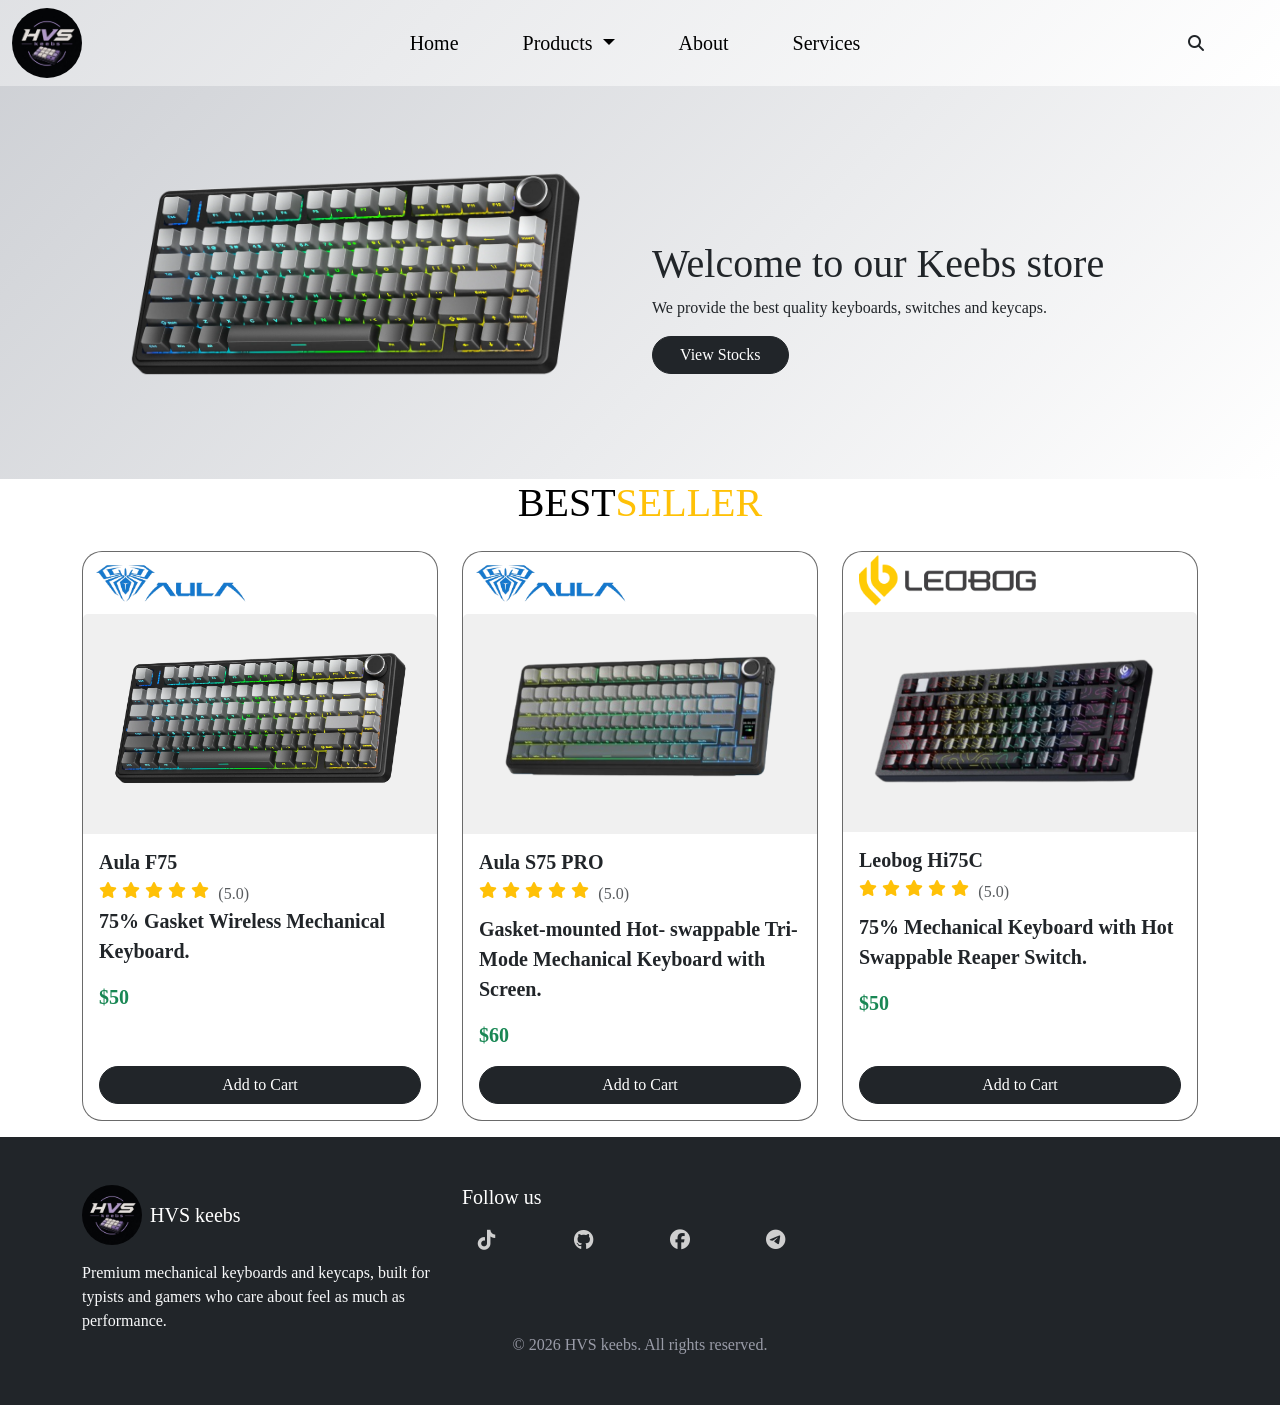
==== index.html @ 86f87ca0 "first commit" ====
<!DOCTYPE html>
<html lang="en">

<head>
  <meta charset="UTF-8">
  <meta name="viewport" content="width=device-width, initial-scale=1.0">
  <title>HVS keebs</title>
  <link rel="stylesheet" href="./Style.css">
  <link href="https://cdn.jsdelivr.net/npm/bootstrap@5.3.8/dist/css/bootstrap.min.css" rel="stylesheet"
    integrity="sha384-sRIl4kxILFvY47J16cr9ZwB07vP4J8+LH7qKQnuqkuIAvNWLzeN8tE5YBujZqJLB" crossorigin="anonymous">
  <script src="https://cdn.jsdelivr.net/npm/bootstrap@5.3.8/dist/js/bootstrap.bundle.min.js"
    integrity="sha384-FKyoEForCGlyvwx9Hj09JcYn3nv7wiPVlz7YYwJrWVcXK/BmnVDxM+D2scQbITxI"
    crossorigin="anonymous"></script>
  <link rel="stylesheet" href="https://cdnjs.cloudflare.com/ajax/libs/font-awesome/6.7.2/css/all.min.css">
</head>

<body class="w-100">
  <!-- Header -->
  <header>
    <!-- Navbar-->

    <nav class="navbar navbar-expand-lg">
      <div class="container-fluid">
        <img class="rounded-circle" src="./img/image.png">

        <button class="navbar-toggler" type="button" data-bs-toggle="collapse" data-bs-target="#navbarNavAltMarkup"
          aria-controls="navbarNavAltMarkup" aria-expanded="false" aria-label="Toggle navigation">
          <i class="fa-solid fa-bars"></i>
        </button>

        <div class="collapse navbar-collapse justify-content-center" id="navbarNavAltMarkup">
          <div class="navbar-nav gap-5 align-items-center">
            <a class="nav-link active" href="./index.html">Home</a>

            <div class="nav-item dropdown">
              <a class="nav-link active dropdown-toggle" href="./Products.html" role="button" data-bs-toggle="dropdown">
                Products
              </a>
              <ul class="dropdown-menu">
                <li><a class="dropdown-item" href="./Keyboard.html">Keyboards</a></li>
                <li><a class="dropdown-item" href="./Products.html#keycaps">Keycaps</a></li>
                <li><a class="dropdown-item" href="./Products.html#switches">Switches</a></li>
                <li><a class="dropdown-item" href="./Products.html#accessories">Accessories</a></li>
              </ul>
            </div>
            <a class="nav-link active" href="./AboutPage.html">About</a>
            <a class="nav-link active" href="./ContactPage.html">Services</a>
          </div>
        </div>
        <i class="fa-solid fa-magnifying-glass ms-auto d-none d-lg-block"></i>
      </div>
    </nav>
  </header>
 <!-- Hero section -->
<section class="hero-section position-relative d-flex w-100">
  <div class="container">
    <div class="row align-items-center">
      <div class="col-12 col-lg-6 img-wrapper">
        <a href="./Keyboard.html"><img class="w-100" src="./img/image copy.png" alt="Hero"></a>
      </div>
      <div class="col-12 col-lg-6 mt-5">
        <h1>Welcome to our Keebs store</h1>
        <p>We provide the best quality keyboards, switches and keycaps.</p>
        <a href="./Keyboard.html"><button class="btn btn-dark rounded-5 w-25">View Stocks</button></a> 
      </div>
    </div>
  </div>
</section>
  <!-- Top product section -->
  <section class="container ">
    <h1 class="text-black d-flex justify-content-center">BEST <span class="text-warning"> SELLER</span></h1>
    <div class="row g-4 py-3">
      <!-- Product1 -->
      <div class="col-12 col-md-6 col-lg-4">
        <div class="card h-100 product-card ">
          <img class="w-50 p-2" src="./img/image copy 12.png" alt="">
          <img src="./img/image copy.png" class="card-img-top" alt="Aula F75">
          <div class="card-body d-flex flex-column">
            <h5 class="card-title">Aula F75</h5>
            <div class="icon text-warning d-flex">
              <i class="fa-solid fa-star"></i>
              <i class="fa-solid fa-star"></i>
              <i class="fa-solid fa-star"></i>
              <i class="fa-solid fa-star"></i>
              <i class="fa-solid fa-star"></i>
              <span class="text-muted ms-1">(5.0)</span>
            </div>

            <P class="fw-bold fs-5">75% Gasket Wireless Mechanical Keyboard.</P>
            <p class="fw-bold fs-5 text-success">$50</p>
            <a href="#" class="btn btn-dark rounded-pill mt-auto">Add to Cart</a>
          </div>
        </div>
      </div>
      <!-- Product 2 -->
      <div class="col-12 col-md-6 col-lg-4">
        <div class="card h-100 product-card ">
           <img class="w-50 p-2" src="./img/image copy 12.png" alt="">
          <img src="./img/image copy 11.png" class="card-img-top" alt="">
          <div class="card-body d-flex flex-column">
            <h5 class="card-title">Aula S75 PRO</h5>
            <div class="icon d-flex text-warning mb-2">
              <i class="fa-solid fa-star"></i>
              <i class="fa-solid fa-star"></i>
              <i class="fa-solid fa-star"></i>
              <i class="fa-solid fa-star"></i>
              <i class="fa-solid fa-star"></i>
              <span class="text-muted ms-1">(5.0)</span>
            </div>
            <P class="fw-bold fs-5">Gasket-mounted Hot- swappable Tri-Mode Mechanical Keyboard with Screen.</P>
            <p class="fw-bold fs-5   text-success">$60</p>
            <a href="#" class="btn btn-dark rounded-pill mt-auto">Add to Cart</a>
          </div>
        </div>
      </div>
      <!-- Product 3 -->
      <div class=" col-12 col-md-6 col-lg-4">
        <div class="card h-100 product-card  ">
           <img class="w-50  ms-3" src="./img/image copy 13.png" alt="">
          <img src="./img/image copy 3.png" class="card-img-top" alt="Keyboard 3">
          <div class="card-body d-flex flex-column">
            <h5 class="card-title">Leobog Hi75C </h5>
            <div class="icon d-flex text-warning mb-2">
              <i class="fa-solid fa-star"></i>
              <i class="fa-solid fa-star"></i>
              <i class="fa-solid fa-star"></i>
              <i class="fa-solid fa-star"></i>
              <i class="fa-solid fa-star"></i>
              <span class="text-muted ms-1">(5.0)</span>
            </div>

            <P class="fw-bold fs-5">75% Mechanical Keyboard with Hot Swappable Reaper Switch.</P>
            <p class="fw-bold fs-5  text-success ">$50</p>
            <a href="#" class="btn btn-dark rounded-pill mt-auto">Add to Cart</a>
          </div>
        </div>
      </div>
    </div>

  </section>
  <!-- Footer -->
  <footer class="py-5 bg-dark w-100">
    <div class="container ">
      <div class="row gy-4">
        <div class="col-12 col-md-4 col-lg-4 col-sm-12">
          <div class="d-flex align-items-center gap-2 mb-3">
            <img class="rounded-circle footer-img" src="./img/image.png" alt="">
            <h5 class="text-white mb-0">HVS keebs</h5>
          </div>
          <p class="mb-0 text-light">Premium mechanical keyboards and keycaps, built for typists and gamers who care
            about feel as much as performance.</p>
        </div>


        <div class="col-12 col-md-4 col-lg-4 col-sm-12">
          <h5 class="text-white mb-3">Follow us</h5>
          <div class="d-flex gap-3 fs-5 footer-icon ms-3">
            <a href="https://www.tiktok.com/@hvskeebs02?_r=1&_t=ZS-97BNWiLBuLc" style="color:#cfcfcf;"><i
                class="fa-brands fa-tiktok"></i></a>
            <a href="https://github.com/HeanVanSak" style="color:#cfcfcf;"><i class="fa-brands fa-github"></i></a>
            <a href="https://www.facebook.com/share/1CpGgtJbuz/?mibextid=wwXIfr" style="color:#cfcfcf;"><i
                class="fa-brands fa-facebook"></i></a>
            <a href="https://t.me/vansak02" style="color:#cfcfcf;"><i class="fa-brands fa-telegram"></i></a>
          </div>
        </div>
      </div>
      <p class="text-center mb-0" style="color:#9a9ca8;">&copy; 2026 HVS keebs. All rights reserved.</p>
    </div>
  </footer>
</body>

</html>
---- Style.css ----
* {
    margin: 0;
    padding: 0;
    box-sizing: border-box;
    font-family:'Monserrat';
}
/* Header navbar */
nav {
    background: linear-gradient(135deg, #6b728036, #ffffff);
  }
.navbar-nav {
    width: auto; 
}
.navbar-collapse {
    padding: 0.5rem 1rem;
}
.navbar-nav {
    width: auto;
    overflow: visible;
}

.navbar-nav .nav-link {
    color: white;
    display: inline-block; 
    transition: transform 0.2s ease-out,color 0.2s ease-in ; 
    font-size: 20px;
}

.navbar-nav .nav-link:hover {
  transform: scale(1.15);
  transform-origin: center;
}
img {
    width: 70px;
    height: auto;
}
i{
    width: 80px;
}
.navbar-toggler {
    border: none;
    font-size: 1.em;
}
.navbar-toggler:focus {
    box-shadow: none;
}

/* list product */
.dropdown:hover .dropdown-menu {
  display: block;
  margin-top: 0;
}
.dropdown-menu {
  background: #1a1d29;
  border: 1px solid #2a2e40;
}
.dropdown-item {
  color: #cfcfcf;
}
.dropdown-item:hover {
  background: #2a2e40;
  color: #fff;
}

/* Hero sec */
.hero-section {
  width: 100%;
  height: auto;
  overflow: hidden;
  background: linear-gradient(135deg, #6b728053, #ffffff31);
}

.img-wrapper {
  perspective: 3000px;
}

.img-wrapper img {
  transition: transform 0.4s ease;
}
.img-wrapper img:hover {
  transform: translateZ(60px) scale(1.25);
  z-index: 1;
  position: relative;
}
.V{
  color: rgba(128, 0, 128, 0.42);
}

/* Card product */

.card.product-card {
  overflow: hidden;
  border: 1px solid rgba(0, 0, 0, 0.583);
  border-radius: 20px;
  transition: transform 0.25s ease, box-shadow 0.25s ease;

}
.product-card:hover {
  transform: translateY(-6px);
  box-shadow: 8px 8px 8px 8px rgba(0,0,0,0.2);
}

.card-img-top {
  height: 220px;
  object-fit: cover;
  width: 100%;
  background-color: rgba(128, 128, 128, 0.12);
}
.card-img-top-1{
  height: 220px;
  object-fit: cover;
  width: 100%;
}

.b{
   background-color: rgba(128, 128, 128, 0.12);
}

.card-title {
  font-size: 20px;
  font-weight: bold;
}

.icon{
  width: 150px;
}

/* footer */
.footer-img {
  width: 60px;
  height:100%;
}
.footer-icon a {
  width: auto;
  transition: transform 0.25s ;
}
.footer-icon a:hover {
  transform: scale(1.15);
  transform-origin: center;
}
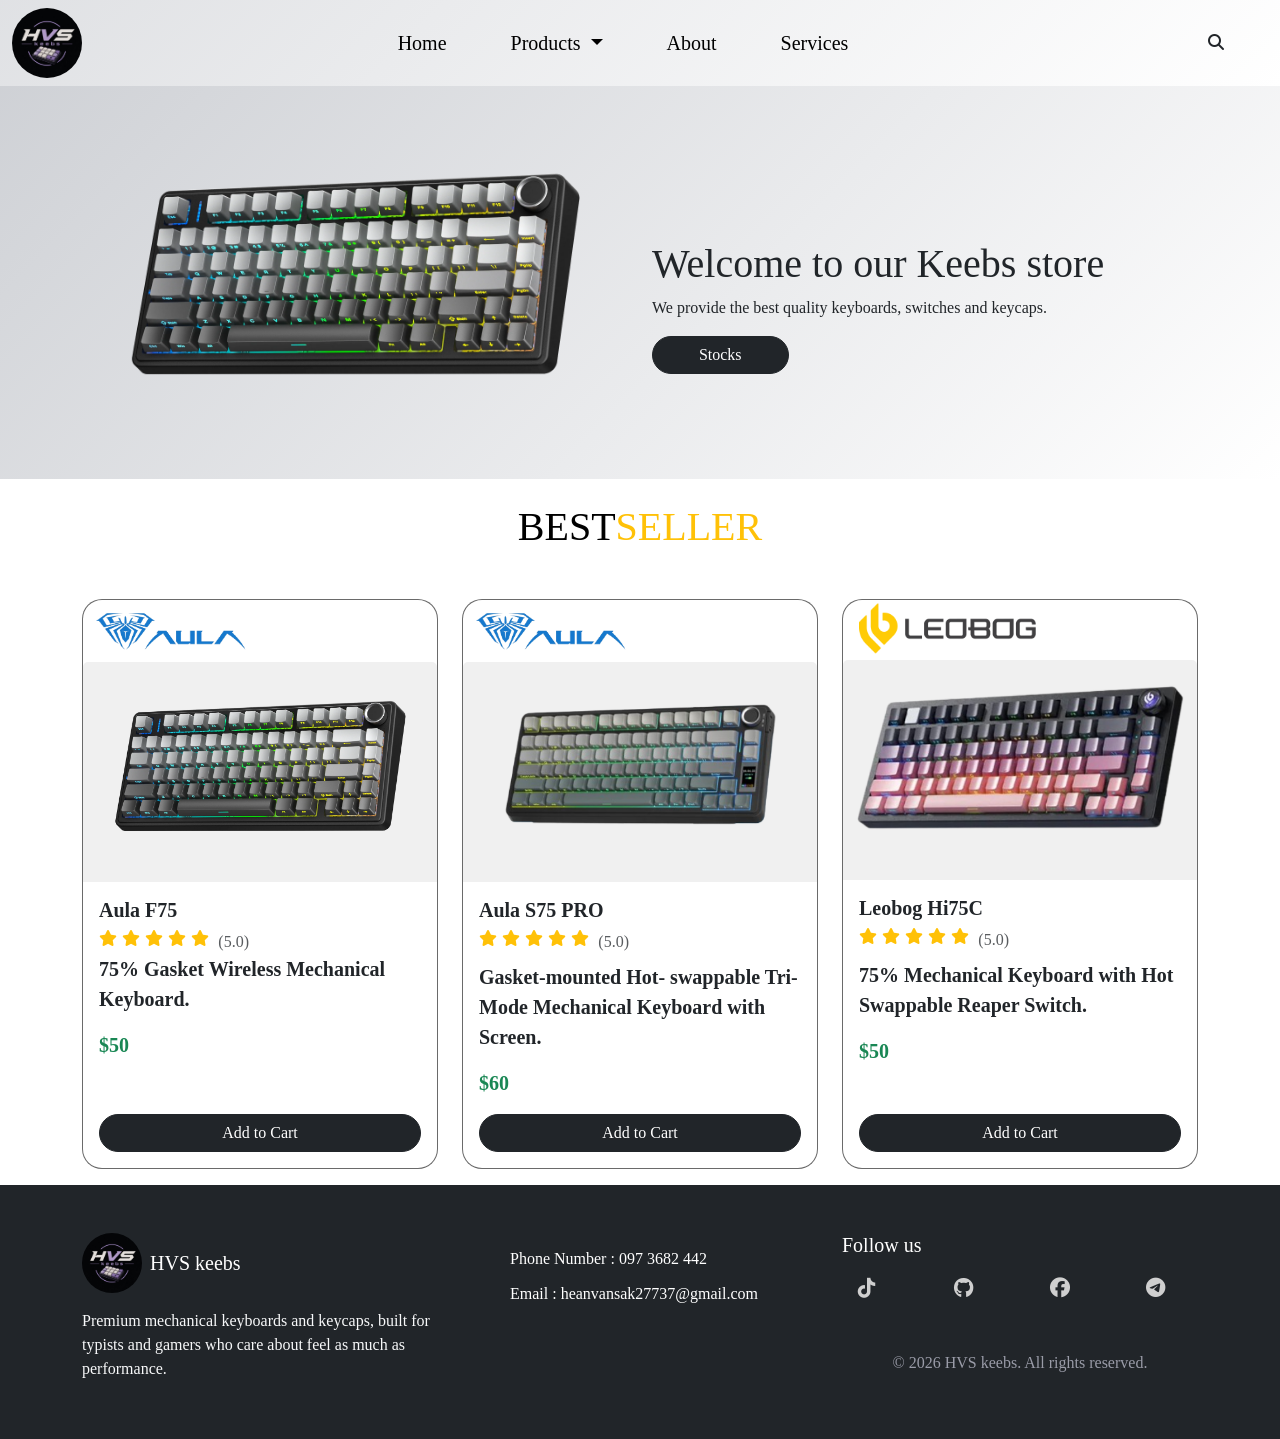
==== commit b9d20cf2: "newCode" ====
--- a/index.html
+++ b/index.html
@@ -19,7 +19,7 @@
   <header>
     <!-- Navbar-->
 
-    <nav class="navbar navbar-expand-lg">
+       <nav class="navbar navbar-expand-lg">
       <div class="container-fluid">
         <img class="rounded-circle" src="./img/image.png">
 
@@ -27,11 +27,9 @@
           aria-controls="navbarNavAltMarkup" aria-expanded="false" aria-label="Toggle navigation">
           <i class="fa-solid fa-bars"></i>
         </button>
-
-        <div class="collapse navbar-collapse justify-content-center" id="navbarNavAltMarkup">
+        <div class="collapse navbar-collapse justify-content-center w-75" id="navbarNavAltMarkup">
           <div class="navbar-nav gap-5 align-items-center">
             <a class="nav-link active" href="./index.html">Home</a>
-
             <div class="nav-item dropdown">
               <a class="nav-link active dropdown-toggle" href="./Products.html" role="button" data-bs-toggle="dropdown">
                 Products
@@ -46,29 +44,43 @@
             <a class="nav-link active" href="./AboutPage.html">About</a>
             <a class="nav-link active" href="./ContactPage.html">Services</a>
           </div>
+
+          <div class="d-lg-none mt-2 px-2 pb-2">
+            <input type="text" class="form-control rounded-pill" placeholder="Search...">
+          </div>
         </div>
-        <i class="fa-solid fa-magnifying-glass ms-auto d-none d-lg-block"></i>
+        <div class="d-none d-lg-flex position-relative ">
+          <div class="collapse" id="desktopSearch">
+            <input type="text" class="form-control rounded-pill position-absolute me-5" placeholder="Search..."
+              style="right: 40px; width: 180px;">
+          </div>
+          <button class="btn border-0" data-bs-toggle="collapse" data-bs-target="#desktopSearch">
+            <i class="fa-solid fa-magnifying-glass"></i>
+          </button>
+        </div>
+
       </div>
+
     </nav>
   </header>
- <!-- Hero section -->
-<section class="hero-section position-relative d-flex w-100">
-  <div class="container">
-    <div class="row align-items-center">
-      <div class="col-12 col-lg-6 img-wrapper">
-        <a href="./Keyboard.html"><img class="w-100" src="./img/image copy.png" alt="Hero"></a>
-      </div>
-      <div class="col-12 col-lg-6 mt-5">
-        <h1>Welcome to our Keebs store</h1>
-        <p>We provide the best quality keyboards, switches and keycaps.</p>
-        <a href="./Keyboard.html"><button class="btn btn-dark rounded-5 w-25">View Stocks</button></a> 
+  <!-- Hero section -->
+  <section class="hero-section position-relative d-flex w-100">
+    <div class="container">
+      <div class="row align-items-center">
+        <div class="col-12 col-lg-6 col-md-6 img-wrapper">
+          <a href="./Keyboard.html"><img class="w-100" src="./img/image copy.png" alt="Hero"></a>
+        </div>
+        <div class="col-12 col-lg-6 col-md-6  mt-5 py-4">
+          <h1>Welcome to our Keebs store</h1>
+          <p>We provide the best quality keyboards, switches and keycaps.</p>
+          <a href="./Keyboard.html"><button class="btn btn-dark rounded-5 w-25">Stocks</button></a>
+        </div>
       </div>
     </div>
-  </div>
-</section>
+  </section>
   <!-- Top product section -->
   <section class="container ">
-    <h1 class="text-black d-flex justify-content-center">BEST <span class="text-warning"> SELLER</span></h1>
+    <h1 class="text-black d-flex justify-content-center p-4">BEST <span class="text-warning"> SELLER</span></h1>
     <div class="row g-4 py-3">
       <!-- Product1 -->
       <div class="col-12 col-md-6 col-lg-4">
@@ -95,7 +107,7 @@
       <!-- Product 2 -->
       <div class="col-12 col-md-6 col-lg-4">
         <div class="card h-100 product-card ">
-           <img class="w-50 p-2" src="./img/image copy 12.png" alt="">
+          <img class="w-50 p-2" src="./img/image copy 12.png" alt="">
           <img src="./img/image copy 11.png" class="card-img-top" alt="">
           <div class="card-body d-flex flex-column">
             <h5 class="card-title">Aula S75 PRO</h5>
@@ -116,7 +128,7 @@
       <!-- Product 3 -->
       <div class=" col-12 col-md-6 col-lg-4">
         <div class="card h-100 product-card  ">
-           <img class="w-50  ms-3" src="./img/image copy 13.png" alt="">
+          <img class="w-50  ms-3" src="./img/image copy 13.png" alt="">
           <img src="./img/image copy 3.png" class="card-img-top" alt="Keyboard 3">
           <div class="card-body d-flex flex-column">
             <h5 class="card-title">Leobog Hi75C </h5>
@@ -151,7 +163,14 @@
             about feel as much as performance.</p>
         </div>
 
-
+        <div class="col-12 col-md-4 col-lg-4 col-sm-12">
+          <div class="d-flex align-items-center gap-2 ms-5 pt-3">
+            <h6 class="text-white mb-0">Phone Number : 097 3682 442</h6>
+          </div>
+          <div class="d-flex align-items-center gap-2  ms-5">
+            <h6 class="text-white mt-3">Email : heanvansak27737@gmail.com</h6>
+          </div>
+        </div>
         <div class="col-12 col-md-4 col-lg-4 col-sm-12">
           <h5 class="text-white mb-3">Follow us</h5>
           <div class="d-flex gap-3 fs-5 footer-icon ms-3">
@@ -162,9 +181,11 @@
                 class="fa-brands fa-facebook"></i></a>
             <a href="https://t.me/vansak02" style="color:#cfcfcf;"><i class="fa-brands fa-telegram"></i></a>
           </div>
+          <p class="text-center mt-5" style="color:#9a9ca8;">&copy; 2026 HVS keebs. All rights reserved.</p>
         </div>
+
       </div>
-      <p class="text-center mb-0" style="color:#9a9ca8;">&copy; 2026 HVS keebs. All rights reserved.</p>
+
     </div>
   </footer>
 </body>
--- a/Style.css
+++ b/Style.css
@@ -26,7 +26,9 @@
     transition: transform 0.2s ease-out,color 0.2s ease-in ; 
     font-size: 20px;
 }
-
+input{
+  width: 180px;
+}
 .navbar-nav .nav-link:hover {
   transform: scale(1.15);
   transform-origin: center;
@@ -138,4 +140,7 @@
 .footer-icon a:hover {
   transform: scale(1.15);
   transform-origin: center;
+}
+.h5{
+  font-size: 100px;
 }
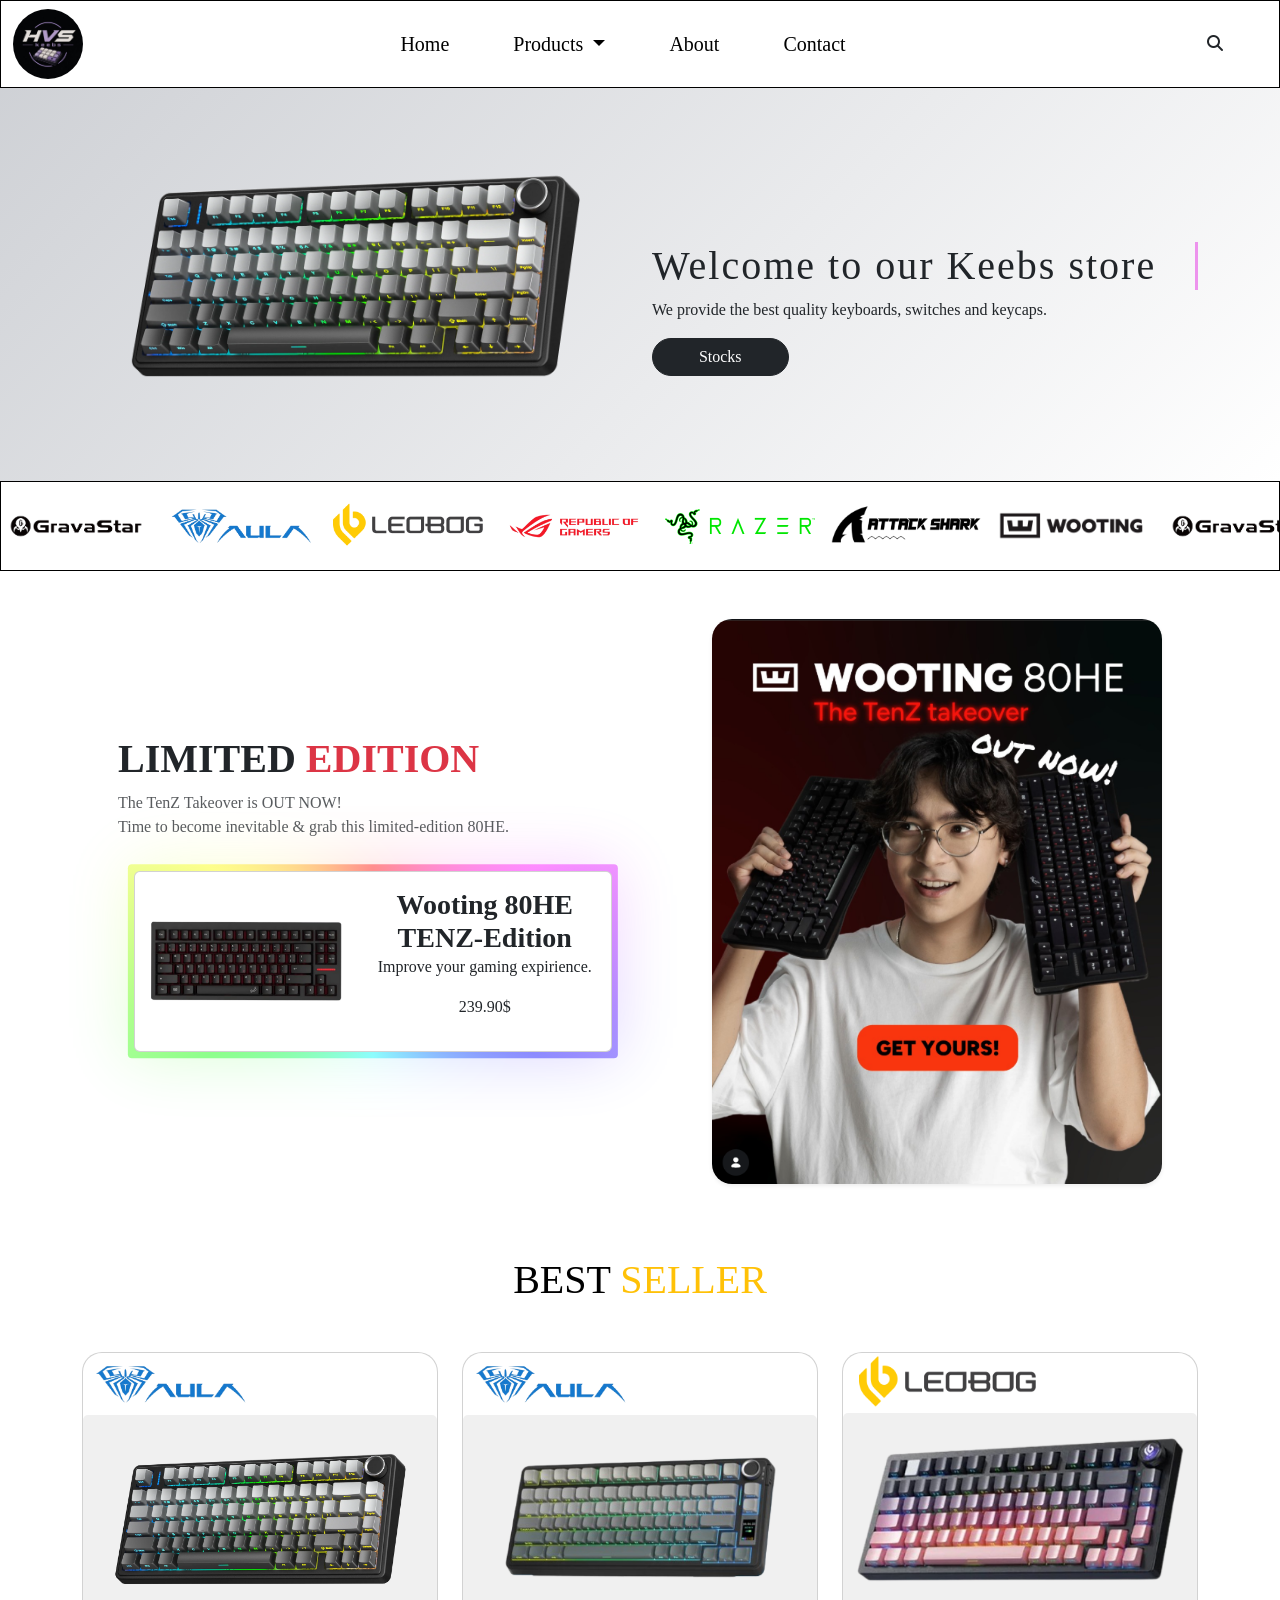
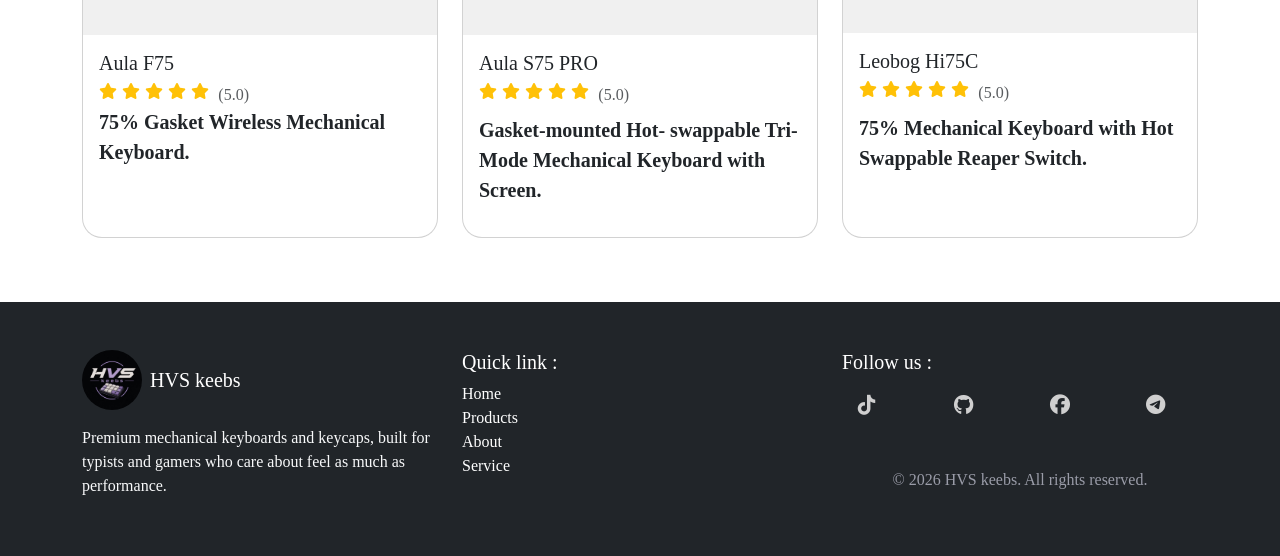
==== commit 26c932ca: "WORK" ====
--- a/index.html
+++ b/index.html
@@ -14,41 +14,50 @@
   <link rel="stylesheet" href="https://cdnjs.cloudflare.com/ajax/libs/font-awesome/6.7.2/css/all.min.css">
 </head>
 
-<body class="w-100">
+<body class="w-auto h-auto">
   <!-- Header -->
   <header>
     <!-- Navbar-->
 
-       <nav class="navbar navbar-expand-lg">
+    <nav class="navbar navbar-expand-lg">
       <div class="container-fluid">
-        <img class="rounded-circle" src="./img/image.png">
-
-        <button class="navbar-toggler" type="button" data-bs-toggle="collapse" data-bs-target="#navbarNavAltMarkup"
+        <img class="rounded-circle" src="./img/image.png" alt="Logo">
+
+        <button class="navbar-toggler" type="button" data-bs-toggle="offcanvas" data-bs-target="#navbarNavAltMarkup"
           aria-controls="navbarNavAltMarkup" aria-expanded="false" aria-label="Toggle navigation">
           <i class="fa-solid fa-bars"></i>
         </button>
-        <div class="collapse navbar-collapse justify-content-center w-75" id="navbarNavAltMarkup">
-          <div class="navbar-nav gap-5 align-items-center">
-            <a class="nav-link active" href="./index.html">Home</a>
-            <div class="nav-item dropdown">
-              <a class="nav-link active dropdown-toggle" href="./Products.html" role="button" data-bs-toggle="dropdown">
-                Products
-              </a>
-              <ul class="dropdown-menu">
-                <li><a class="dropdown-item" href="./Keyboard.html">Keyboards</a></li>
-                <li><a class="dropdown-item" href="./Products.html#keycaps">Keycaps</a></li>
-                <li><a class="dropdown-item" href="./Products.html#switches">Switches</a></li>
-                <li><a class="dropdown-item" href="./Products.html#accessories">Accessories</a></li>
-              </ul>
-            </div>
-            <a class="nav-link active" href="./AboutPage.html">About</a>
-            <a class="nav-link active" href="./ContactPage.html">Services</a>
-          </div>
-
-          <div class="d-lg-none mt-2 px-2 pb-2">
-            <input type="text" class="form-control rounded-pill" placeholder="Search...">
-          </div>
-        </div>
+
+        <div class="offcanvas offcanvas-end w-75" id="navbarNavAltMarkup">
+          <div class="offcanvas-header d-lg-none w-100 justify-content-end p-3">
+            <button type="button" class="btn-close" data-bs-dismiss="offcanvas" aria-label="Close"></button>
+          </div>
+
+          <div class="offcanvas-body d-flex flex-column align-items-center pt-0">
+            <div class="navbar-nav gap-5 align-items-center text-center">
+              <a class="nav-link active" href="./index.html">Home</a>
+              <div class="nav-item dropdown">
+                <a class="nav-link active dropdown-toggle" href="./Products.html" role="button"
+                  data-bs-toggle="dropdown">
+                  Products
+                </a>
+                <ul class="dropdown-menu text-center">
+                  <li><a class="dropdown-item" href="./Keyboard.html">Keyboards</a></li>
+                  <li><a class="dropdown-item" href="./keycaps.html">Keycaps</a></li>
+                  <li><a class="dropdown-item" href="./ass.html">Accessories</a></li>
+                </ul>
+              </div>
+              <a class="nav-link active" href="./AboutPage.html">About</a>
+              <a class="nav-link active" href="./contact.html">Contact</a>
+            </div>
+
+            <div class="d-lg-none mt-5 w-100 px-2">
+              <input type="text" class="form-control rounded-pill" placeholder="Search...">
+            </div>
+          </div>
+
+        </div>
+
         <div class="d-none d-lg-flex position-relative ">
           <div class="collapse" id="desktopSearch">
             <input type="text" class="form-control rounded-pill position-absolute me-5" placeholder="Search..."
@@ -60,7 +69,6 @@
         </div>
 
       </div>
-
     </nav>
   </header>
   <!-- Hero section -->
@@ -71,16 +79,84 @@
           <a href="./Keyboard.html"><img class="w-100" src="./img/image copy.png" alt="Hero"></a>
         </div>
         <div class="col-12 col-lg-6 col-md-6  mt-5 py-4">
-          <h1>Welcome to our Keebs store</h1>
+          <h1 class="typing-text">Welcome to our Keebs store</h1>
           <p>We provide the best quality keyboards, switches and keycaps.</p>
           <a href="./Keyboard.html"><button class="btn btn-dark rounded-5 w-25">Stocks</button></a>
         </div>
       </div>
     </div>
   </section>
+  <section>
+    <div class="carousel">
+  <div class="group">
+    <img src="./img/image copy 40.png" alt="">
+    <img src="./img/image copy 12.png" alt="">
+    <img src="./img/image copy 13.png" alt="">
+    <img src="./img/image copy 14.png" alt="">
+    <img src="./img/image copy 15.png" alt="">
+    <img src="./img/image copy 16.png" alt="">
+    <img src="./img/image copy 17.png" alt="">
+  </div>
+  
+  <div class="group" aria-hidden="true">
+    <img src="./img/image copy 40.png" alt="">
+    <img src="./img/image copy 12.png" alt="">
+    <img src="./img/image copy 13.png" alt="">
+    <img src="./img/image copy 14.png" alt="">
+    <img src="./img/image copy 15.png" alt="">
+    <img src="./img/image copy 16.png" alt="">
+    <img src="./img/image copy 17.png" alt="">
+  </div>
+
+  <div class="group" aria-hidden="true">
+    <img src="./img/image copy 40.png" alt="">
+    <img src="./img/image copy 12.png" alt="">
+    <img src="./img/image copy 13.png" alt="">
+    <img src="./img/image copy 14.png" alt="">
+    <img src="./img/image copy 15.png" alt="">
+    <img src="./img/image copy 16.png" alt="">
+    <img src="./img/image copy 17.png" alt="">
+  </div>
+</div>
+  </section>
+
+  <section >
+ <div class="container p-5 w-100">
+  <div class="row gy-4 align-items-center"> 
+    <div class="col-12 col-md-6 col-lg-6">
+      <h1 class="fw-bold">LIMITED <span class="text-danger">EDITION</span></h1>
+      <p class="text-muted">
+        The TenZ Takeover is OUT NOW! <br>
+        Time to become inevitable & grab this limited-edition 80HE.
+      </p>
+      <div class="d-flex p-3"> 
+        <div class="card position-relative card-1 d-flex flex-row w-100" >
+        <div class=" justify-content-center "> 
+          <img class="img-fluid " style="width: 450px;  height: auto;" src="./img/image copy 19.png" alt="">
+        </div>
+         
+        <div class="w-100 d-flex flex-column p-3 text-center">
+          <h3 class="m-0 fw-semibold text-dark">Wooting 80HE <br>TENZ-Edition</h3>
+          <p>Improve your gaming expirience.</p>
+          <p>239.90$</p>
+        </div>
+      </div>
+    </div>
+    </div>
+
+    <div class="col-12 col-md-6 col-lg-6 d-flex justify-content-center justify-content-md-end ">
+      <img class="img-fluid shadow-sm" style="max-width: 450px; width: 100%; border-radius: 20px;" src="./img/image copy 18.png" alt="">
+    </div>
+  </div>
+</div>
+  </section>
+
+
+
+
   <!-- Top product section -->
   <section class="container ">
-    <h1 class="text-black d-flex justify-content-center p-4">BEST <span class="text-warning"> SELLER</span></h1>
+    <h1 class="text-black text-center p-4">BEST <span class="text-warning"> SELLER</span></h1>
     <div class="row g-4 py-3">
       <!-- Product1 -->
       <div class="col-12 col-md-6 col-lg-4">
@@ -99,8 +175,7 @@
             </div>
 
             <P class="fw-bold fs-5">75% Gasket Wireless Mechanical Keyboard.</P>
-            <p class="fw-bold fs-5 text-success">$50</p>
-            <a href="#" class="btn btn-dark rounded-pill mt-auto">Add to Cart</a>
+
           </div>
         </div>
       </div>
@@ -120,8 +195,7 @@
               <span class="text-muted ms-1">(5.0)</span>
             </div>
             <P class="fw-bold fs-5">Gasket-mounted Hot- swappable Tri-Mode Mechanical Keyboard with Screen.</P>
-            <p class="fw-bold fs-5   text-success">$60</p>
-            <a href="#" class="btn btn-dark rounded-pill mt-auto">Add to Cart</a>
+           
           </div>
         </div>
       </div>
@@ -142,8 +216,7 @@
             </div>
 
             <P class="fw-bold fs-5">75% Mechanical Keyboard with Hot Swappable Reaper Switch.</P>
-            <p class="fw-bold fs-5  text-success ">$50</p>
-            <a href="#" class="btn btn-dark rounded-pill mt-auto">Add to Cart</a>
+        
           </div>
         </div>
       </div>
@@ -151,7 +224,7 @@
 
   </section>
   <!-- Footer -->
-  <footer class="py-5 bg-dark w-100">
+  <footer class="py-5 mt-5 bg-dark w-100">
     <div class="container ">
       <div class="row gy-4">
         <div class="col-12 col-md-4 col-lg-4 col-sm-12">
@@ -163,16 +236,15 @@
             about feel as much as performance.</p>
         </div>
 
+        <div class="col-12 col-md-4 col-lg-4 col-sm-12 d-flex flex-column">
+          <h5 class="text-white">Quick link :</h5>
+          <a class="text-white text-decoration-none" href="./index.html">Home</a>
+          <a class="text-white text-decoration-none" href="./Keyboard.html">Products</a>
+          <a class="text-white text-decoration-none" href="./AboutPage.html">About</a>
+          <a class="text-white text-decoration-none" href="./services.html">Service</a>
+        </div>
         <div class="col-12 col-md-4 col-lg-4 col-sm-12">
-          <div class="d-flex align-items-center gap-2 ms-5 pt-3">
-            <h6 class="text-white mb-0">Phone Number : 097 3682 442</h6>
-          </div>
-          <div class="d-flex align-items-center gap-2  ms-5">
-            <h6 class="text-white mt-3">Email : heanvansak27737@gmail.com</h6>
-          </div>
-        </div>
-        <div class="col-12 col-md-4 col-lg-4 col-sm-12">
-          <h5 class="text-white mb-3">Follow us</h5>
+          <h5 class="text-white mb-3">Follow us :</h5>
           <div class="d-flex gap-3 fs-5 footer-icon ms-3">
             <a href="https://www.tiktok.com/@hvskeebs02?_r=1&_t=ZS-97BNWiLBuLc" style="color:#cfcfcf;"><i
                 class="fa-brands fa-tiktok"></i></a>
--- a/Style.css
+++ b/Style.css
@@ -3,11 +3,12 @@
     margin: 0;
     padding: 0;
     box-sizing: border-box;
-    font-family:'Monserrat';
+   font-family:'Monserrat', 'sans-serif';
 }
 /* Header navbar */
 nav {
-    background: linear-gradient(135deg, #6b728036, #ffffff);
+  border: 1px solid black;
+ 
   }
 .navbar-nav {
     width: auto; 
@@ -88,12 +89,87 @@
 .V{
   color: rgba(128, 0, 128, 0.42);
 }
+@property --angle {
+  syntax: '<angle>';
+  initial-value: 0deg;
+  inherits: false;
+}
+.card-1 {
+  position: relative;
+  background: #1c1f2b;
+}
+
+.card-1::after, .card-1::before {
+  content: '';
+  position: absolute;
+  height: 108%; 
+  width: 103%;
+  background: conic-gradient(
+    from var(--angle), 
+    rgba(255, 0, 0, 0.4),     
+    rgba(255, 0, 255, 0.4),   
+    rgba(0, 0, 255, 0.4),     
+    rgba(0, 255, 255, 0.4),   
+    rgba(0, 255, 0, 0.4),     
+    rgba(255, 255, 0, 0.4),  
+    rgba(255, 0, 0, 0.4)     
+  );
+  
+  top: 50%;
+  left: 50%;
+  translate: -50% -50%;
+  z-index: -1;
+  border-radius: 4px; 
+  animation: Cardspin 4s linear infinite; 
+}
+.card-1::before {
+  filter: blur(2rem); 
+  opacity: 0.4;       
+}
+
+@keyframes Cardspin {
+  from {
+    --angle: 0deg;
+  }
+  to {
+    --angle: 360deg;
+  }
+}
+/* Carousel */
+.carousel{
+  width: 100%;
+  border: 1px solid black;
+  display: flex;
+  overflow-x: auto;
+}
+.carousel::-webkit-scrollbar{
+  display:none;
+}
+.group{
+  display: flex;
+  align-items: center;
+  justify-content: center;
+  gap: 1em;
+  animation: spin 7s infinite linear;
+  padding-right: 1em;
+  flex-shrink: 0;
+
+}
+.group img {
+  width: 150px;
+  height: auto;
+  object-fit: contain;
+}
+@keyframes spin{
+  from{translate: 0;}
+  to {translate: -100%;}
+  
+}
 
 /* Card product */
 
 .card.product-card {
   overflow: hidden;
-  border: 1px solid rgba(0, 0, 0, 0.583);
   border-radius: 20px;
   transition: transform 0.25s ease, box-shadow 0.25s ease;
 
@@ -117,11 +193,6 @@
 
 .b{
    background-color: rgba(128, 128, 128, 0.12);
-}
-
-.card-title {
-  font-size: 20px;
-  font-weight: bold;
 }
 
 .icon{
@@ -143,4 +214,26 @@
 }
 .h5{
   font-size: 100px;
-}+}
+
+
+.typing-text {
+  overflow: hidden; 
+  border-right: 3px solid rgb(237, 147, 237); 
+  white-space: nowrap; 
+  letter-spacing: 2px;
+  
+  animation: 
+    typing 3.5s steps(16) infinite alternate,
+    blink-cursor 0.75s step-end infinite;
+}
+
+@keyframes typing {
+  from { width: 0; }
+  to { width: 90%; }
+}
+
+@keyframes blink-cursor {
+  from, to { border-color: transparent; }
+  50% { border-color: rgb(0, 0, 0); }
+}
